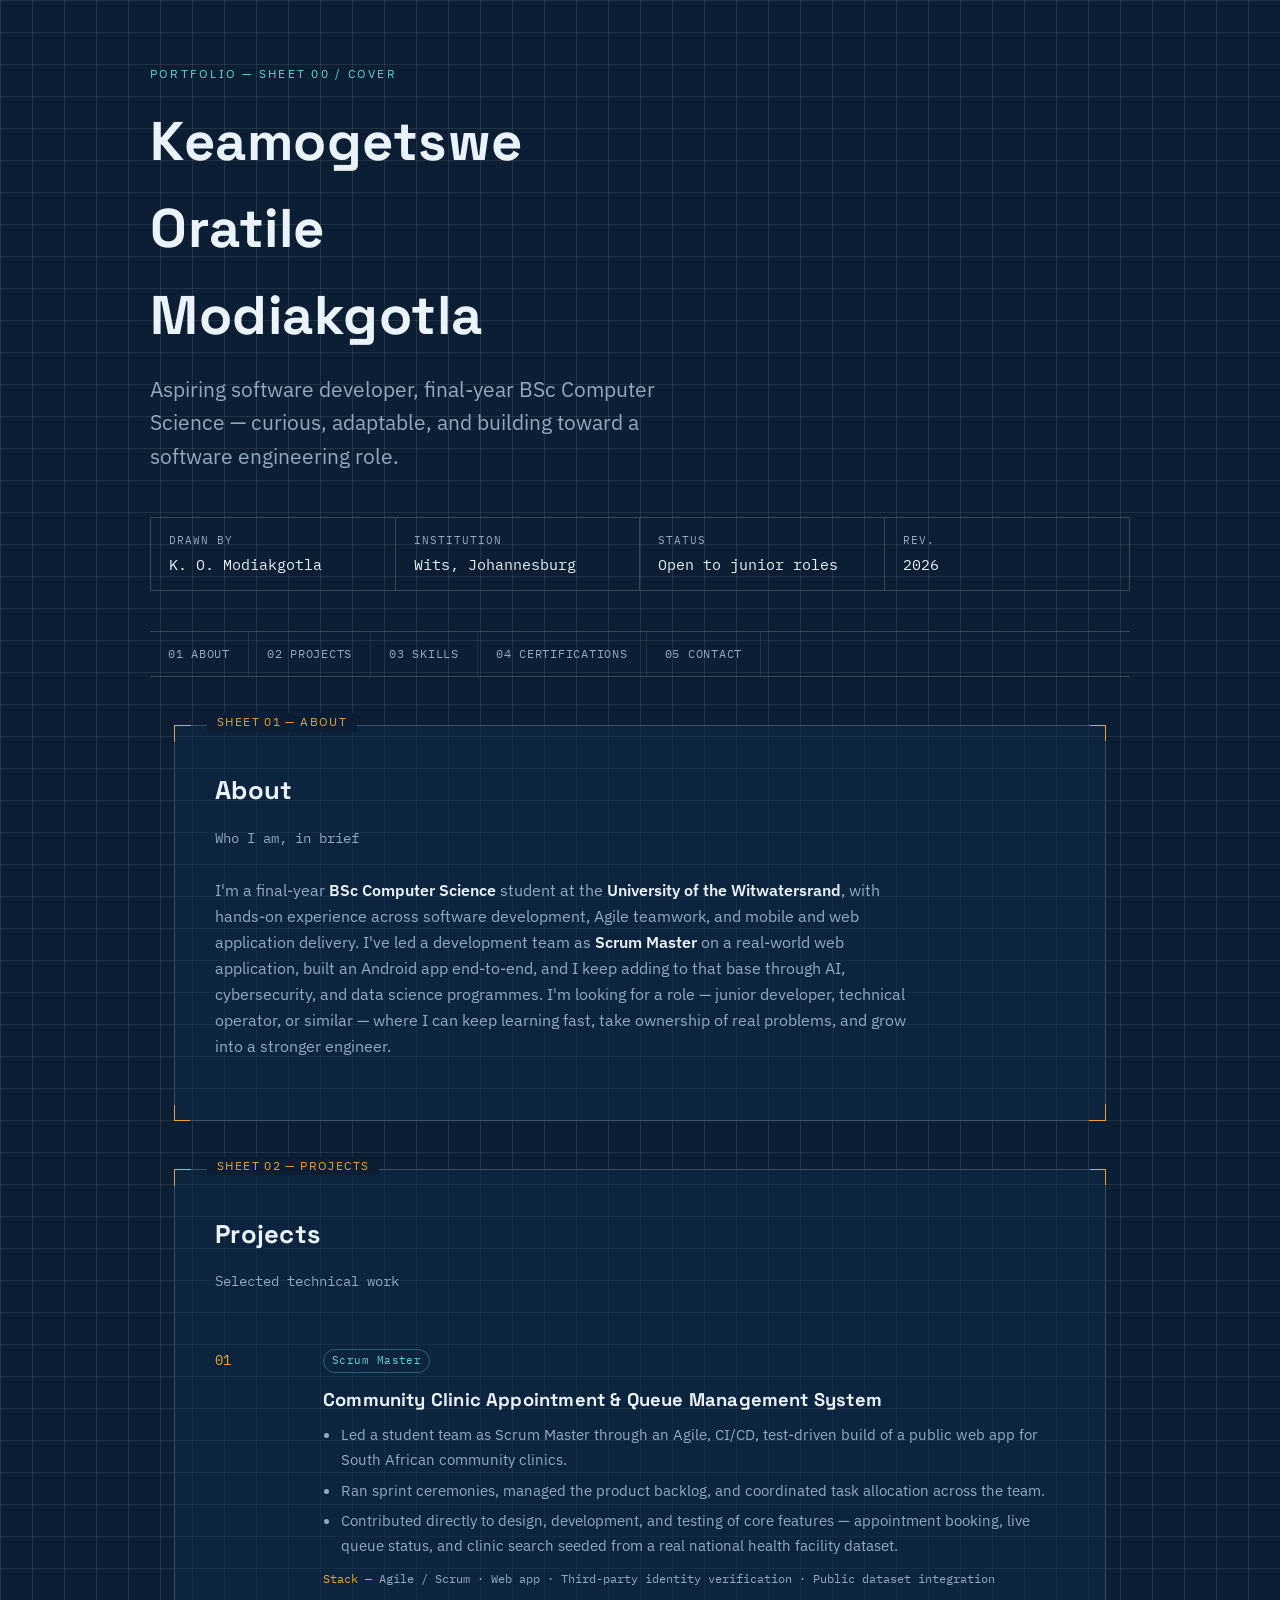
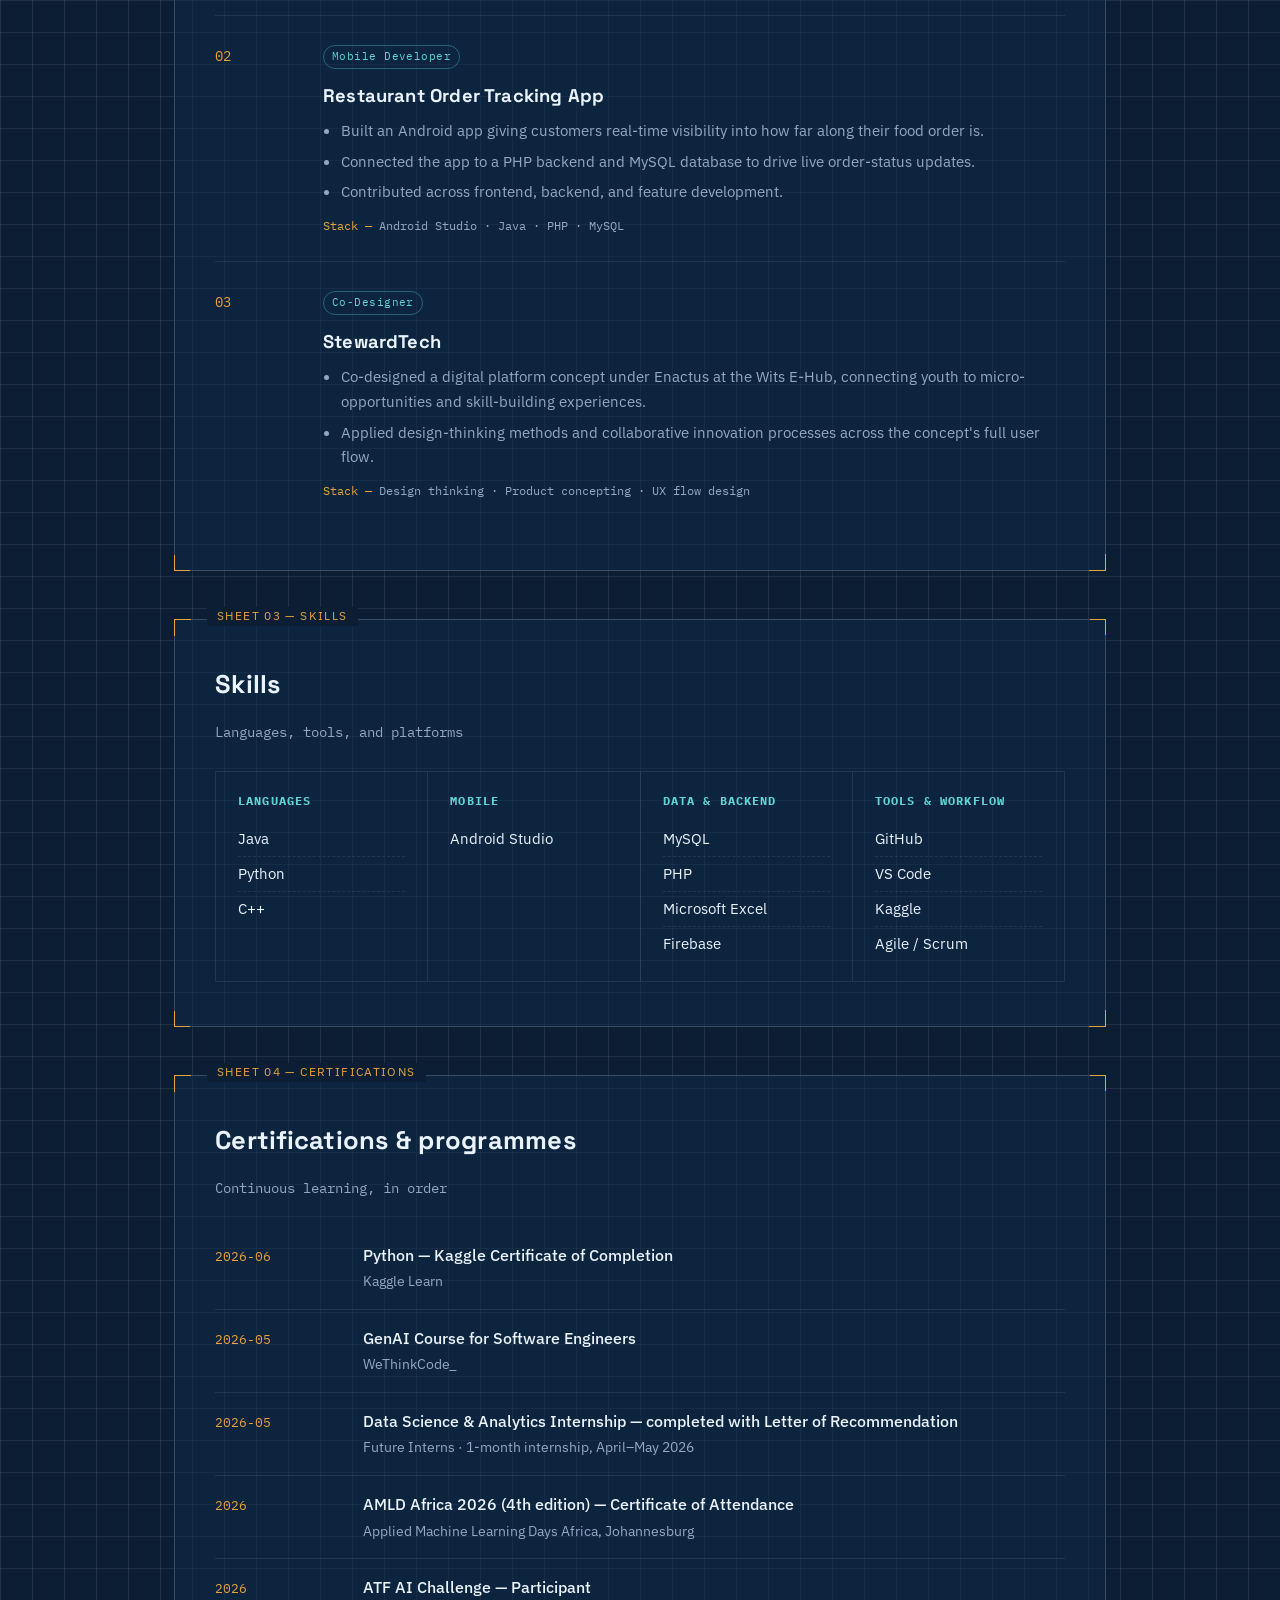
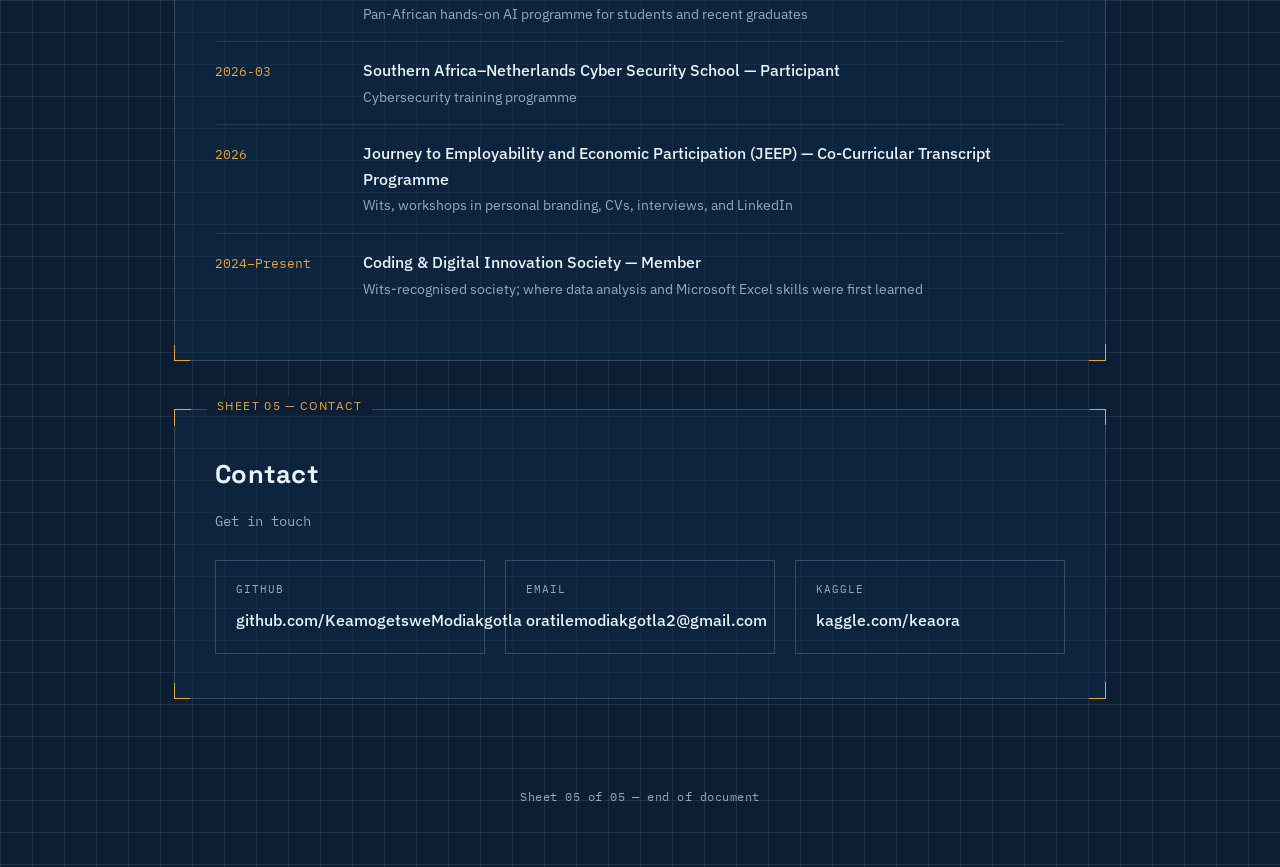
==== index.html @ 8ba6e298 "Added portfolio site" ====
<!DOCTYPE html>
<html lang="en">
<head>
<meta charset="UTF-8">
<meta name="viewport" content="width=device-width, initial-scale=1.0">
<title>Keamogetswe Oratile Modiakgotla — Portfolio</title>
<meta name="description" content="Portfolio of Keamogetswe Oratile Modiakgotla, BSc Computer Science student at Wits, aspiring software developer.">
<style>
  @import url('https://fonts.googleapis.com/css2?family=Space+Grotesk:wght@400;500;600;700&family=IBM+Plex+Mono:wght@400;500;600&family=IBM+Plex+Sans:wght@400;500;600&display=swap');

  :root{
    --navy-deep:#0b1e33;
    --navy-panel:#122a4a;
    --navy-line: rgba(255,255,255,0.09);
    --navy-line-strong: rgba(255,255,255,0.18);
    --amber:#e8a33d;
    --cyan:#5fd4d0;
    --ink:#eaf2fa;
    --ink-muted:#93a9c2;
    --radius: 2px;
    --sheet-max: 980px;
  }

  *{box-sizing:border-box;}
  html{scroll-behavior:smooth;}
  body{
    margin:0;
    background:var(--navy-deep);
    color:var(--ink);
    font-family:'IBM Plex Sans', sans-serif;
    line-height:1.6;
    background-image:
      linear-gradient(var(--navy-line) 1px, transparent 1px),
      linear-gradient(90deg, var(--navy-line) 1px, transparent 1px);
    background-size: 32px 32px;
  }

  a{color:var(--cyan);}
  a:focus-visible, button:focus-visible{outline:2px solid var(--amber); outline-offset:3px;}

  h1,h2,h3{font-family:'Space Grotesk', sans-serif; margin:0; letter-spacing:0.01em;}
  .mono{font-family:'IBM Plex Mono', monospace;}

  .wrap{max-width:var(--sheet-max); margin:0 auto; padding:0 24px;}

  /* Registration / crosshair corner marks, recurring motif */
  .sheet{
    position:relative;
    border:1px solid var(--navy-line-strong);
    background:rgba(18,42,74,0.55);
    margin:48px 0;
    padding:44px 40px;
    border-radius:var(--radius);
  }
  .sheet::before, .sheet::after,
  .sheet .cm-tr, .sheet .cm-bl{
    content:"";
    position:absolute;
    width:16px; height:16px;
    border:1px solid var(--amber);
  }
  .sheet::before{ top:-1px; left:-1px; border-right:none; border-bottom:none; }
  .sheet::after{ bottom:-1px; right:-1px; border-left:none; border-top:none; }
  .sheet .cm-tr{ top:-1px; right:-1px; border-left:none; border-bottom:none; }
  .sheet .cm-bl{ bottom:-1px; left:-1px; border-right:none; border-top:none; }

  .sheet-label{
    position:absolute;
    top:-13px; left:32px;
    background:var(--navy-deep);
    padding:0 10px;
    font-size:0.72rem;
    letter-spacing:0.12em;
    color:var(--amber);
    text-transform:uppercase;
  }

  /* HERO / TITLE BLOCK */
  header.hero{padding:64px 24px 0;}
  .hero-inner{max-width:var(--sheet-max); margin:0 auto;}
  .eyebrow{
    font-size:0.78rem; letter-spacing:0.18em; text-transform:uppercase;
    color:var(--cyan); margin-bottom:14px;
  }
  .hero h1{
    font-size:clamp(2.1rem, 5vw, 3.4rem);
    font-weight:700;
    color:var(--ink);
    max-width:14ch;
  }
  .hero .role{
    margin-top:14px;
    font-size:clamp(1.05rem, 2vw, 1.3rem);
    color:var(--ink-muted);
    max-width:42ch;
  }

  .titleblock{
    margin-top:44px;
    border:1px solid var(--navy-line-strong);
    display:grid;
    grid-template-columns: repeat(4, 1fr);
  }
  .titleblock .cell{
    padding:14px 18px;
    border-right:1px solid var(--navy-line-strong);
    border-top:1px solid var(--navy-line-strong);
  }
  .titleblock .cell:nth-child(4n){border-right:none;}
  .titleblock .cell:nth-child(-n+4){border-top:none;}
  .titleblock .label{
    font-size:0.66rem; letter-spacing:0.1em; text-transform:uppercase;
    color:var(--ink-muted); margin-bottom:4px;
  }
  .titleblock .value{font-family:'IBM Plex Mono', monospace; font-size:0.92rem; color:var(--ink);}

  @media (max-width:640px){
    .titleblock{grid-template-columns:repeat(2,1fr);}
    .titleblock .cell:nth-child(4n){border-right:1px solid var(--navy-line-strong);}
    .titleblock .cell:nth-child(2n){border-right:none;}
    .titleblock .cell:nth-child(-n+2){border-top:none;}
  }

  /* NAV */
  nav.spec{
    margin-top:40px;
    display:flex; gap:0;
    flex-wrap:wrap;
    border-top:1px solid var(--navy-line-strong);
    border-bottom:1px solid var(--navy-line-strong);
  }
  nav.spec a{
    font-family:'IBM Plex Mono', monospace;
    font-size:0.78rem;
    letter-spacing:0.06em;
    text-transform:uppercase;
    color:var(--ink-muted);
    text-decoration:none;
    padding:12px 18px;
    border-right:1px solid var(--navy-line);
  }
  nav.spec a:hover, nav.spec a:focus-visible{color:var(--amber);}

  /* SECTION HEADINGS */
  .sheet h2{
    font-size:1.6rem;
    color:var(--ink);
    margin-bottom:6px;
  }
  .sheet .sheet-sub{
    color:var(--ink-muted);
    font-size:0.9rem;
    margin-bottom:28px;
    font-family:'IBM Plex Mono', monospace;
  }

  .about-body{max-width:70ch; color:var(--ink-muted); font-size:1.02rem;}
  .about-body strong{color:var(--ink); font-weight:600;}

  /* PROJECTS */
  .project{
    border-top:1px solid var(--navy-line);
    padding:26px 0;
    display:grid;
    grid-template-columns: 90px 1fr;
    gap:18px;
  }
  .project:first-of-type{border-top:none;}
  .project .idx{
    font-family:'IBM Plex Mono', monospace;
    color:var(--amber);
    font-size:0.85rem;
    padding-top:4px;
  }
  .project h3{font-size:1.15rem; margin-bottom:8px; color:var(--ink);}
  .project .role-tag{
    display:inline-block;
    font-family:'IBM Plex Mono', monospace;
    font-size:0.7rem;
    color:var(--cyan);
    border:1px solid rgba(95,212,208,0.35);
    padding:2px 8px;
    border-radius:20px;
    margin-bottom:12px;
    letter-spacing:0.04em;
  }
  .project ul{margin:0; padding-left:18px; color:var(--ink-muted); font-size:0.96rem;}
  .project li{margin-bottom:6px;}
  .stack{
    margin-top:12px;
    font-family:'IBM Plex Mono', monospace;
    font-size:0.76rem;
    color:var(--ink-muted);
  }
  .stack span{color:var(--amber);}

  @media (max-width:640px){
    .project{grid-template-columns:1fr;}
    .project .idx{padding-top:0;}
  }

  /* SKILLS */
  .skills-grid{
    display:grid;
    grid-template-columns:repeat(auto-fit, minmax(200px,1fr));
    gap:0;
    border-left:1px solid var(--navy-line);
    border-top:1px solid var(--navy-line);
  }
  .skill-group{
    padding:20px 22px;
    border-right:1px solid var(--navy-line);
    border-bottom:1px solid var(--navy-line);
  }
  .skill-group h3{
    font-family:'IBM Plex Mono', monospace;
    font-size:0.72rem;
    letter-spacing:0.1em;
    text-transform:uppercase;
    color:var(--cyan);
    margin-bottom:12px;
  }
  .skill-group ul{list-style:none; margin:0; padding:0;}
  .skill-group li{
    font-size:0.94rem;
    color:var(--ink);
    padding:5px 0;
    border-bottom:1px dashed var(--navy-line);
  }
  .skill-group li:last-child{border-bottom:none;}

  /* CERTS / TIMELINE */
  .cert-row{
    display:grid;
    grid-template-columns: 130px 1fr;
    gap:18px;
    padding:16px 0;
    border-top:1px solid var(--navy-line);
    align-items:baseline;
  }
  .cert-row:first-of-type{border-top:none;}
  .cert-date{
    font-family:'IBM Plex Mono', monospace;
    color:var(--amber);
    font-size:0.82rem;
  }
  .cert-title{color:var(--ink); font-weight:500;}
  .cert-meta{color:var(--ink-muted); font-size:0.88rem; margin-top:2px;}
  @media (max-width:640px){
    .cert-row{grid-template-columns:1fr;}
  }

  /* CONTACT */
  .contact-grid{
    display:grid;
    grid-template-columns:repeat(auto-fit, minmax(200px,1fr));
    gap:20px;
  }
  .contact-card{
    border:1px solid var(--navy-line-strong);
    padding:20px;
  }
  .contact-card .label{
    font-family:'IBM Plex Mono', monospace;
    font-size:0.68rem;
    letter-spacing:0.1em;
    text-transform:uppercase;
    color:var(--ink-muted);
    margin-bottom:8px;
  }
  .contact-card a{
    font-size:1.02rem;
    text-decoration:none;
    color:var(--ink);
    font-weight:500;
  }
  .contact-card a:hover{color:var(--amber);}

  footer{
    text-align:center;
    padding:40px 24px 60px;
    color:var(--ink-muted);
    font-family:'IBM Plex Mono', monospace;
    font-size:0.76rem;
    letter-spacing:0.04em;
  }

  @media (prefers-reduced-motion: no-preference){
    .reveal{
      opacity:0;
      transform:translateY(14px);
      transition:opacity .6s ease, transform .6s ease;
    }
    .reveal.is-visible{opacity:1; transform:translateY(0);}
  }
</style>
</head>
<body>

<header class="hero">
  <div class="hero-inner">
    <div class="eyebrow">Portfolio — Sheet 00 / Cover</div>
    <h1>Keamogetswe Oratile Modiakgotla</h1>
    <p class="role">Aspiring software developer, final-year BSc Computer Science — curious, adaptable, and building toward a software engineering role.</p>

    <div class="titleblock mono">
      <div class="cell"><div class="label">Drawn by</div><div class="value">K. O. Modiakgotla</div></div>
      <div class="cell"><div class="label">Institution</div><div class="value">Wits, Johannesburg</div></div>
      <div class="cell"><div class="label">Status</div><div class="value">Open to junior roles</div></div>
      <div class="cell"><div class="label">Rev.</div><div class="value">2026</div></div>
    </div>

    <nav class="spec">
      <a href="#about">01 About</a>
      <a href="#projects">02 Projects</a>
      <a href="#skills">03 Skills</a>
      <a href="#certifications">04 Certifications</a>
      <a href="#contact">05 Contact</a>
    </nav>
  </div>
</header>

<main class="wrap">

  <section id="about" class="sheet reveal">
    <span class="cm-tr"></span><span class="cm-bl"></span>
    <span class="sheet-label">Sheet 01 — About</span>
    <h2>About</h2>
    <p class="sheet-sub">Who I am, in brief</p>
    <p class="about-body">
      I'm a final-year <strong>BSc Computer Science</strong> student at the <strong>University of the Witwatersrand</strong>,
      with hands-on experience across software development, Agile teamwork, and mobile and web application delivery.
      I've led a development team as <strong>Scrum Master</strong> on a real-world web application, built an Android app end-to-end,
      and I keep adding to that base through AI, cybersecurity, and data science programmes.
      I'm looking for a role — junior developer, technical operator, or similar — where I can keep learning fast, take ownership
      of real problems, and grow into a stronger engineer.
    </p>
  </section>

  <section id="projects" class="sheet reveal">
    <span class="cm-tr"></span><span class="cm-bl"></span>
    <span class="sheet-label">Sheet 02 — Projects</span>
    <h2>Projects</h2>
    <p class="sheet-sub">Selected technical work</p>

    <div class="project">
      <div class="idx">01</div>
      <div>
        <span class="role-tag">Scrum Master</span>
        <h3>Community Clinic Appointment &amp; Queue Management System</h3>
        <ul>
          <li>Led a student team as Scrum Master through an Agile, CI/CD, test-driven build of a public web app for South African community clinics.</li>
          <li>Ran sprint ceremonies, managed the product backlog, and coordinated task allocation across the team.</li>
          <li>Contributed directly to design, development, and testing of core features — appointment booking, live queue status, and clinic search seeded from a real national health facility dataset.</li>
        </ul>
        <div class="stack"><span>Stack —</span> Agile / Scrum · Web app · Third-party identity verification · Public dataset integration</div>
      </div>
    </div>

    <div class="project">
      <div class="idx">02</div>
      <div>
        <span class="role-tag">Mobile Developer</span>
        <h3>Restaurant Order Tracking App</h3>
        <ul>
          <li>Built an Android app giving customers real-time visibility into how far along their food order is.</li>
          <li>Connected the app to a PHP backend and MySQL database to drive live order-status updates.</li>
          <li>Contributed across frontend, backend, and feature development.</li>
        </ul>
        <div class="stack"><span>Stack —</span> Android Studio · Java · PHP · MySQL</div>
      </div>
    </div>

    <div class="project">
      <div class="idx">03</div>
      <div>
        <span class="role-tag">Co-Designer</span>
        <h3>StewardTech</h3>
        <ul>
          <li>Co-designed a digital platform concept under Enactus at the Wits E-Hub, connecting youth to micro-opportunities and skill-building experiences.</li>
          <li>Applied design-thinking methods and collaborative innovation processes across the concept's full user flow.</li>
        </ul>
        <div class="stack"><span>Stack —</span> Design thinking · Product concepting · UX flow design</div>
      </div>
    </div>
  </section>

  <section id="skills" class="sheet reveal">
    <span class="cm-tr"></span><span class="cm-bl"></span>
    <span class="sheet-label">Sheet 03 — Skills</span>
    <h2>Skills</h2>
    <p class="sheet-sub">Languages, tools, and platforms</p>

    <div class="skills-grid">
      <div class="skill-group">
        <h3>Languages</h3>
        <ul><li>Java</li><li>Python</li><li>C++</li></ul>
      </div>
      <div class="skill-group">
        <h3>Mobile</h3>
        <ul><li>Android Studio</li></ul>
      </div>
      <div class="skill-group">
        <h3>Data &amp; backend</h3>
        <ul><li>MySQL</li><li>PHP</li><li>Microsoft Excel</li><li>Firebase</li></ul>
      </div>
      <div class="skill-group">
        <h3>Tools &amp; workflow</h3>
        <ul><li>GitHub</li><li>VS Code</li><li>Kaggle</li><li>Agile / Scrum</li></ul>
      </div>
    </div>
  </section>

  <section id="certifications" class="sheet reveal">
    <span class="cm-tr"></span><span class="cm-bl"></span>
    <span class="sheet-label">Sheet 04 — Certifications</span>
    <h2>Certifications &amp; programmes</h2>
    <p class="sheet-sub">Continuous learning, in order</p>

    <div class="cert-row">
      <div class="cert-date">2026-06</div>
      <div>
        <div class="cert-title">Python — Kaggle Certificate of Completion</div>
        <div class="cert-meta">Kaggle Learn</div>
      </div>
    </div>
    <div class="cert-row">
      <div class="cert-date">2026-05</div>
      <div>
        <div class="cert-title">GenAI Course for Software Engineers</div>
        <div class="cert-meta">WeThinkCode_</div>
      </div>
    </div>
    <div class="cert-row">
      <div class="cert-date">2026-05</div>
      <div>
        <div class="cert-title">Data Science &amp; Analytics Internship — completed with Letter of Recommendation</div>
        <div class="cert-meta">Future Interns · 1-month internship, April–May 2026</div>
      </div>
    </div>
    <div class="cert-row">
      <div class="cert-date">2026</div>
      <div>
        <div class="cert-title">AMLD Africa 2026 (4th edition) — Certificate of Attendance</div>
        <div class="cert-meta">Applied Machine Learning Days Africa, Johannesburg</div>
      </div>
    </div>
    <div class="cert-row">
      <div class="cert-date">2026</div>
      <div>
        <div class="cert-title">ATF AI Challenge — Participant</div>
        <div class="cert-meta">Pan-African hands-on AI programme for students and recent graduates</div>
      </div>
    </div>
    <div class="cert-row">
      <div class="cert-date">2026-03</div>
      <div>
        <div class="cert-title">Southern Africa–Netherlands Cyber Security School — Participant</div>
        <div class="cert-meta">Cybersecurity training programme</div>
      </div>
    </div>
    <div class="cert-row">
      <div class="cert-date">2026</div>
      <div>
        <div class="cert-title">Journey to Employability and Economic Participation (JEEP) — Co-Curricular Transcript Programme</div>
        <div class="cert-meta">Wits, workshops in personal branding, CVs, interviews, and LinkedIn</div>
      </div>
    </div>
    <div class="cert-row">
      <div class="cert-date">2024–Present</div>
      <div>
        <div class="cert-title">Coding &amp; Digital Innovation Society — Member</div>
        <div class="cert-meta">Wits-recognised society; where data analysis and Microsoft Excel skills were first learned</div>
      </div>
    </div>
  </section>

  <section id="contact" class="sheet reveal">
    <span class="cm-tr"></span><span class="cm-bl"></span>
    <span class="sheet-label">Sheet 05 — Contact</span>
    <h2>Contact</h2>
    <p class="sheet-sub">Get in touch</p>
    <div class="contact-grid">
      <div class="contact-card">
        <div class="label">GitHub</div>
        <a href="https://github.com/KeamogetsweModiakgotla" target="_blank" rel="noopener">github.com/KeamogetsweModiakgotla</a>
      </div>
      <div class="contact-card">                                      
        <div class="label">Email</div>
        <a href="mailto:oratilemodiakgotla2@gmail .com">oratilemodiakgotla2@gmail.com</a>
      </div>
      <div class="contact-card">
        <div class="label">Kaggle</div>
        <a href="https://www.kaggle.com/keaora" target="_blank" rel="noopener">kaggle.com/keaora</a>
      </div>
    </div>
  </section>

</main>

<footer>Sheet 05 of 05 — end of document</footer>

<script>
  const revealEls = document.querySelectorAll('.reveal');
  const io = new IntersectionObserver((entries)=>{
    entries.forEach(e=>{
      if(e.isIntersecting){ e.target.classList.add('is-visible'); io.unobserve(e.target); }
    });
  }, {threshold:0.12});
  revealEls.forEach(el=>io.observe(el));
</script>

</body>
</html>
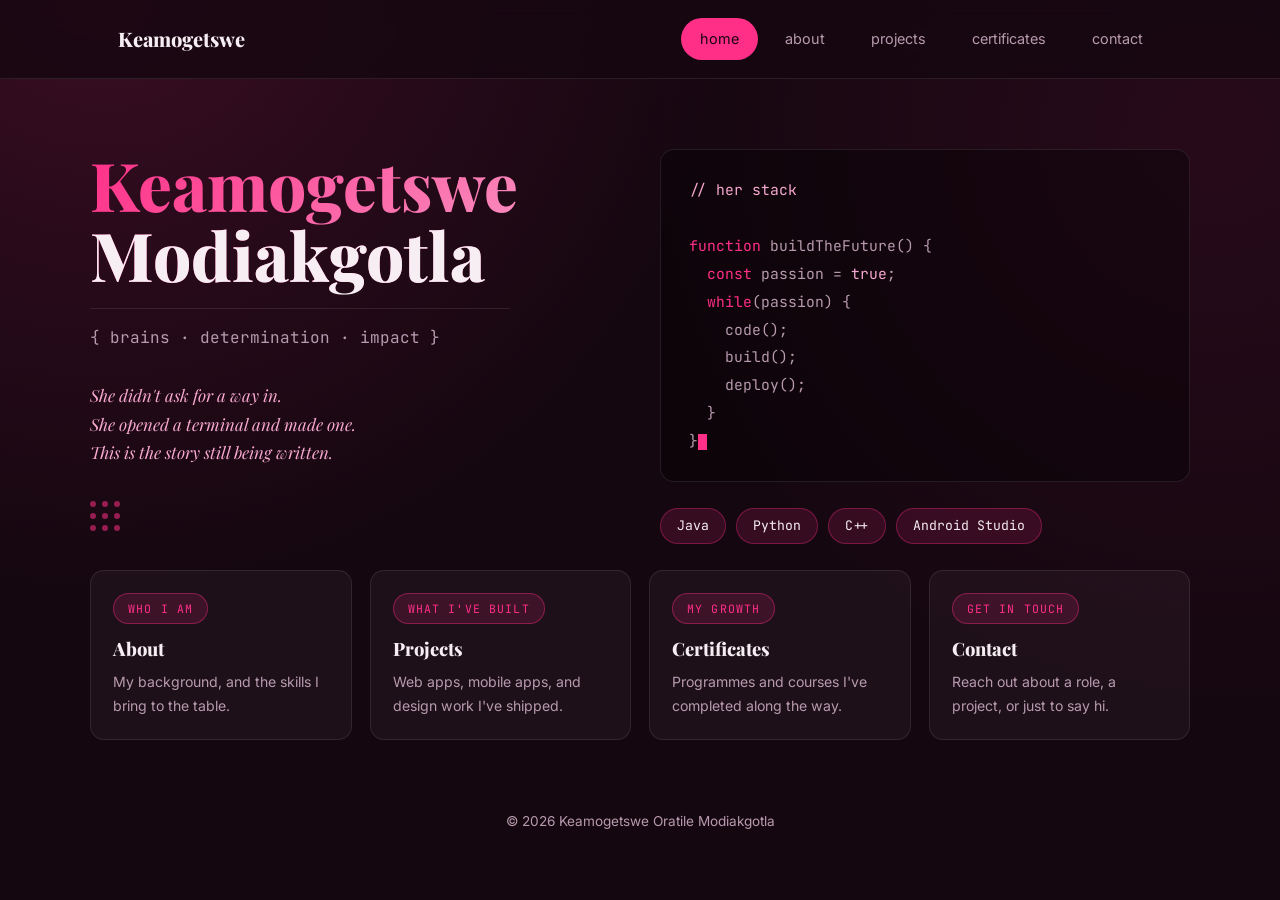
==== commit 5def92f8: "Rebuild portfolio as multi-page site with new color scheme" ====
--- a/index.html
+++ b/index.html
@@ -3,511 +3,100 @@
 <head>
 <meta charset="UTF-8">
 <meta name="viewport" content="width=device-width, initial-scale=1.0">
-<title>Keamogetswe Oratile Modiakgotla — Portfolio</title>
-<meta name="description" content="Portfolio of Keamogetswe Oratile Modiakgotla, BSc Computer Science student at Wits, aspiring software developer.">
-<style>
-  @import url('https://fonts.googleapis.com/css2?family=Space+Grotesk:wght@400;500;600;700&family=IBM+Plex+Mono:wght@400;500;600&family=IBM+Plex+Sans:wght@400;500;600&display=swap');
-
-  :root{
-    --navy-deep:#0b1e33;
-    --navy-panel:#122a4a;
-    --navy-line: rgba(255,255,255,0.09);
-    --navy-line-strong: rgba(255,255,255,0.18);
-    --amber:#e8a33d;
-    --cyan:#5fd4d0;
-    --ink:#eaf2fa;
-    --ink-muted:#93a9c2;
-    --radius: 2px;
-    --sheet-max: 980px;
-  }
-
-  *{box-sizing:border-box;}
-  html{scroll-behavior:smooth;}
-  body{
-    margin:0;
-    background:var(--navy-deep);
-    color:var(--ink);
-    font-family:'IBM Plex Sans', sans-serif;
-    line-height:1.6;
-    background-image:
-      linear-gradient(var(--navy-line) 1px, transparent 1px),
-      linear-gradient(90deg, var(--navy-line) 1px, transparent 1px);
-    background-size: 32px 32px;
-  }
-
-  a{color:var(--cyan);}
-  a:focus-visible, button:focus-visible{outline:2px solid var(--amber); outline-offset:3px;}
-
-  h1,h2,h3{font-family:'Space Grotesk', sans-serif; margin:0; letter-spacing:0.01em;}
-  .mono{font-family:'IBM Plex Mono', monospace;}
-
-  .wrap{max-width:var(--sheet-max); margin:0 auto; padding:0 24px;}
-
-  /* Registration / crosshair corner marks, recurring motif */
-  .sheet{
-    position:relative;
-    border:1px solid var(--navy-line-strong);
-    background:rgba(18,42,74,0.55);
-    margin:48px 0;
-    padding:44px 40px;
-    border-radius:var(--radius);
-  }
-  .sheet::before, .sheet::after,
-  .sheet .cm-tr, .sheet .cm-bl{
-    content:"";
-    position:absolute;
-    width:16px; height:16px;
-    border:1px solid var(--amber);
-  }
-  .sheet::before{ top:-1px; left:-1px; border-right:none; border-bottom:none; }
-  .sheet::after{ bottom:-1px; right:-1px; border-left:none; border-top:none; }
-  .sheet .cm-tr{ top:-1px; right:-1px; border-left:none; border-bottom:none; }
-  .sheet .cm-bl{ bottom:-1px; left:-1px; border-right:none; border-top:none; }
-
-  .sheet-label{
-    position:absolute;
-    top:-13px; left:32px;
-    background:var(--navy-deep);
-    padding:0 10px;
-    font-size:0.72rem;
-    letter-spacing:0.12em;
-    color:var(--amber);
-    text-transform:uppercase;
-  }
-
-  /* HERO / TITLE BLOCK */
-  header.hero{padding:64px 24px 0;}
-  .hero-inner{max-width:var(--sheet-max); margin:0 auto;}
-  .eyebrow{
-    font-size:0.78rem; letter-spacing:0.18em; text-transform:uppercase;
-    color:var(--cyan); margin-bottom:14px;
-  }
-  .hero h1{
-    font-size:clamp(2.1rem, 5vw, 3.4rem);
-    font-weight:700;
-    color:var(--ink);
-    max-width:14ch;
-  }
-  .hero .role{
-    margin-top:14px;
-    font-size:clamp(1.05rem, 2vw, 1.3rem);
-    color:var(--ink-muted);
-    max-width:42ch;
-  }
-
-  .titleblock{
-    margin-top:44px;
-    border:1px solid var(--navy-line-strong);
-    display:grid;
-    grid-template-columns: repeat(4, 1fr);
-  }
-  .titleblock .cell{
-    padding:14px 18px;
-    border-right:1px solid var(--navy-line-strong);
-    border-top:1px solid var(--navy-line-strong);
-  }
-  .titleblock .cell:nth-child(4n){border-right:none;}
-  .titleblock .cell:nth-child(-n+4){border-top:none;}
-  .titleblock .label{
-    font-size:0.66rem; letter-spacing:0.1em; text-transform:uppercase;
-    color:var(--ink-muted); margin-bottom:4px;
-  }
-  .titleblock .value{font-family:'IBM Plex Mono', monospace; font-size:0.92rem; color:var(--ink);}
-
-  @media (max-width:640px){
-    .titleblock{grid-template-columns:repeat(2,1fr);}
-    .titleblock .cell:nth-child(4n){border-right:1px solid var(--navy-line-strong);}
-    .titleblock .cell:nth-child(2n){border-right:none;}
-    .titleblock .cell:nth-child(-n+2){border-top:none;}
-  }
-
-  /* NAV */
-  nav.spec{
-    margin-top:40px;
-    display:flex; gap:0;
-    flex-wrap:wrap;
-    border-top:1px solid var(--navy-line-strong);
-    border-bottom:1px solid var(--navy-line-strong);
-  }
-  nav.spec a{
-    font-family:'IBM Plex Mono', monospace;
-    font-size:0.78rem;
-    letter-spacing:0.06em;
-    text-transform:uppercase;
-    color:var(--ink-muted);
-    text-decoration:none;
-    padding:12px 18px;
-    border-right:1px solid var(--navy-line);
-  }
-  nav.spec a:hover, nav.spec a:focus-visible{color:var(--amber);}
-
-  /* SECTION HEADINGS */
-  .sheet h2{
-    font-size:1.6rem;
-    color:var(--ink);
-    margin-bottom:6px;
-  }
-  .sheet .sheet-sub{
-    color:var(--ink-muted);
-    font-size:0.9rem;
-    margin-bottom:28px;
-    font-family:'IBM Plex Mono', monospace;
-  }
-
-  .about-body{max-width:70ch; color:var(--ink-muted); font-size:1.02rem;}
-  .about-body strong{color:var(--ink); font-weight:600;}
-
-  /* PROJECTS */
-  .project{
-    border-top:1px solid var(--navy-line);
-    padding:26px 0;
-    display:grid;
-    grid-template-columns: 90px 1fr;
-    gap:18px;
-  }
-  .project:first-of-type{border-top:none;}
-  .project .idx{
-    font-family:'IBM Plex Mono', monospace;
-    color:var(--amber);
-    font-size:0.85rem;
-    padding-top:4px;
-  }
-  .project h3{font-size:1.15rem; margin-bottom:8px; color:var(--ink);}
-  .project .role-tag{
-    display:inline-block;
-    font-family:'IBM Plex Mono', monospace;
-    font-size:0.7rem;
-    color:var(--cyan);
-    border:1px solid rgba(95,212,208,0.35);
-    padding:2px 8px;
-    border-radius:20px;
-    margin-bottom:12px;
-    letter-spacing:0.04em;
-  }
-  .project ul{margin:0; padding-left:18px; color:var(--ink-muted); font-size:0.96rem;}
-  .project li{margin-bottom:6px;}
-  .stack{
-    margin-top:12px;
-    font-family:'IBM Plex Mono', monospace;
-    font-size:0.76rem;
-    color:var(--ink-muted);
-  }
-  .stack span{color:var(--amber);}
-
-  @media (max-width:640px){
-    .project{grid-template-columns:1fr;}
-    .project .idx{padding-top:0;}
-  }
-
-  /* SKILLS */
-  .skills-grid{
-    display:grid;
-    grid-template-columns:repeat(auto-fit, minmax(200px,1fr));
-    gap:0;
-    border-left:1px solid var(--navy-line);
-    border-top:1px solid var(--navy-line);
-  }
-  .skill-group{
-    padding:20px 22px;
-    border-right:1px solid var(--navy-line);
-    border-bottom:1px solid var(--navy-line);
-  }
-  .skill-group h3{
-    font-family:'IBM Plex Mono', monospace;
-    font-size:0.72rem;
-    letter-spacing:0.1em;
-    text-transform:uppercase;
-    color:var(--cyan);
-    margin-bottom:12px;
-  }
-  .skill-group ul{list-style:none; margin:0; padding:0;}
-  .skill-group li{
-    font-size:0.94rem;
-    color:var(--ink);
-    padding:5px 0;
-    border-bottom:1px dashed var(--navy-line);
-  }
-  .skill-group li:last-child{border-bottom:none;}
-
-  /* CERTS / TIMELINE */
-  .cert-row{
-    display:grid;
-    grid-template-columns: 130px 1fr;
-    gap:18px;
-    padding:16px 0;
-    border-top:1px solid var(--navy-line);
-    align-items:baseline;
-  }
-  .cert-row:first-of-type{border-top:none;}
-  .cert-date{
-    font-family:'IBM Plex Mono', monospace;
-    color:var(--amber);
-    font-size:0.82rem;
-  }
-  .cert-title{color:var(--ink); font-weight:500;}
-  .cert-meta{color:var(--ink-muted); font-size:0.88rem; margin-top:2px;}
-  @media (max-width:640px){
-    .cert-row{grid-template-columns:1fr;}
-  }
-
-  /* CONTACT */
-  .contact-grid{
-    display:grid;
-    grid-template-columns:repeat(auto-fit, minmax(200px,1fr));
-    gap:20px;
-  }
-  .contact-card{
-    border:1px solid var(--navy-line-strong);
-    padding:20px;
-  }
-  .contact-card .label{
-    font-family:'IBM Plex Mono', monospace;
-    font-size:0.68rem;
-    letter-spacing:0.1em;
-    text-transform:uppercase;
-    color:var(--ink-muted);
-    margin-bottom:8px;
-  }
-  .contact-card a{
-    font-size:1.02rem;
-    text-decoration:none;
-    color:var(--ink);
-    font-weight:500;
-  }
-  .contact-card a:hover{color:var(--amber);}
-
-  footer{
-    text-align:center;
-    padding:40px 24px 60px;
-    color:var(--ink-muted);
-    font-family:'IBM Plex Mono', monospace;
-    font-size:0.76rem;
-    letter-spacing:0.04em;
-  }
-
-  @media (prefers-reduced-motion: no-preference){
-    .reveal{
-      opacity:0;
-      transform:translateY(14px);
-      transition:opacity .6s ease, transform .6s ease;
-    }
-    .reveal.is-visible{opacity:1; transform:translateY(0);}
-  }
-</style>
+<title>Keamogetswe Modiakgotla — Portfolio</title>
+<meta name="description" content="Portfolio of Keamogetswe Oratile Modiakgotla, Computer Science student at the University of the Witwatersrand.">
+<link rel="stylesheet" href="style.css">
 </head>
 <body>
 
-<header class="hero">
-  <div class="hero-inner">
-    <div class="eyebrow">Portfolio — Sheet 00 / Cover</div>
-    <h1>Keamogetswe Oratile Modiakgotla</h1>
-    <p class="role">Aspiring software developer, final-year BSc Computer Science — curious, adaptable, and building toward a software engineering role.</p>
-
-    <div class="titleblock mono">
-      <div class="cell"><div class="label">Drawn by</div><div class="value">K. O. Modiakgotla</div></div>
-      <div class="cell"><div class="label">Institution</div><div class="value">Wits, Johannesburg</div></div>
-      <div class="cell"><div class="label">Status</div><div class="value">Open to junior roles</div></div>
-      <div class="cell"><div class="label">Rev.</div><div class="value">2026</div></div>
-    </div>
-
-    <nav class="spec">
-      <a href="#about">01 About</a>
-      <a href="#projects">02 Projects</a>
-      <a href="#skills">03 Skills</a>
-      <a href="#certifications">04 Certifications</a>
-      <a href="#contact">05 Contact</a>
+<header class="nav">
+  <div class="nav-inner">
+    <a href="index.html" class="brand">Keamogetswe</a>
+    <button class="nav-toggle" id="navToggle" aria-label="Toggle menu" aria-expanded="false">☰</button>
+    <nav class="nav-links" id="navLinks">
+      <a href="index.html" class="active">home</a>
+      <a href="about.html">about</a>
+      <a href="projects.html">projects</a>
+      <a href="certificates.html">certificates</a>
+      <a href="contact.html">contact</a>
     </nav>
   </div>
 </header>
 
-<main class="wrap">
+<main>
+  <section class="hero wrap" style="border-top:none;">
+    <div class="hero-grid">
+      <div>
+        <h1>Keamogetswe<br><span>Modiakgotla</span></h1>
+        <div class="tagline-row">{ brains · determination · impact }</div>
+        <div class="tagline-quote">
+          She didn't ask for a way in.<br>
+          She opened a terminal and made one.<br>
+          This is the story still being written.
+        </div>
+        <div class="dot-grid">
+          <span></span><span></span><span></span>
+          <span></span><span></span><span></span>
+          <span></span><span></span><span></span>
+        </div>
+      </div>
 
-  <section id="about" class="sheet reveal">
-    <span class="cm-tr"></span><span class="cm-bl"></span>
-    <span class="sheet-label">Sheet 01 — About</span>
-    <h2>About</h2>
-    <p class="sheet-sub">Who I am, in brief</p>
-    <p class="about-body">
-      I'm a final-year <strong>BSc Computer Science</strong> student at the <strong>University of the Witwatersrand</strong>,
-      with hands-on experience across software development, Agile teamwork, and mobile and web application delivery.
-      I've led a development team as <strong>Scrum Master</strong> on a real-world web application, built an Android app end-to-end,
-      and I keep adding to that base through AI, cybersecurity, and data science programmes.
-      I'm looking for a role — junior developer, technical operator, or similar — where I can keep learning fast, take ownership
-      of real problems, and grow into a stronger engineer.
-    </p>
-  </section>
-
-  <section id="projects" class="sheet reveal">
-    <span class="cm-tr"></span><span class="cm-bl"></span>
-    <span class="sheet-label">Sheet 02 — Projects</span>
-    <h2>Projects</h2>
-    <p class="sheet-sub">Selected technical work</p>
-
-    <div class="project">
-      <div class="idx">01</div>
       <div>
-        <span class="role-tag">Scrum Master</span>
-        <h3>Community Clinic Appointment &amp; Queue Management System</h3>
-        <ul>
-          <li>Led a student team as Scrum Master through an Agile, CI/CD, test-driven build of a public web app for South African community clinics.</li>
-          <li>Ran sprint ceremonies, managed the product backlog, and coordinated task allocation across the team.</li>
-          <li>Contributed directly to design, development, and testing of core features — appointment booking, live queue status, and clinic search seeded from a real national health facility dataset.</li>
-        </ul>
-        <div class="stack"><span>Stack —</span> Agile / Scrum · Web app · Third-party identity verification · Public dataset integration</div>
+        <div class="code-panel">
+          <div><span class="c2">// her stack</span></div>
+          <div>&nbsp;</div>
+          <div><span class="c1">function</span> buildTheFuture() {</div>
+          <div>&nbsp;&nbsp;<span class="c1">const</span> passion = <span class="c2">true</span>;</div>
+          <div>&nbsp;&nbsp;<span class="c1">while</span>(passion) {</div>
+          <div>&nbsp;&nbsp;&nbsp;&nbsp;code();</div>
+          <div>&nbsp;&nbsp;&nbsp;&nbsp;build();</div>
+          <div>&nbsp;&nbsp;&nbsp;&nbsp;deploy();</div>
+          <div>&nbsp;&nbsp;}</div>
+          <div>}<span class="cursor"></span></div>
+        </div>
+        <div class="stack-row">
+          <span class="stack-chip">Java</span>
+          <span class="stack-chip">Python</span>
+          <span class="stack-chip">C++</span>
+          <span class="stack-chip">Android Studio</span>
+        </div>
       </div>
     </div>
 
-    <div class="project">
-      <div class="idx">02</div>
-      <div>
-        <span class="role-tag">Mobile Developer</span>
-        <h3>Restaurant Order Tracking App</h3>
-        <ul>
-          <li>Built an Android app giving customers real-time visibility into how far along their food order is.</li>
-          <li>Connected the app to a PHP backend and MySQL database to drive live order-status updates.</li>
-          <li>Contributed across frontend, backend, and feature development.</li>
-        </ul>
-        <div class="stack"><span>Stack —</span> Android Studio · Java · PHP · MySQL</div>
-      </div>
-    </div>
-
-    <div class="project">
-      <div class="idx">03</div>
-      <div>
-        <span class="role-tag">Co-Designer</span>
-        <h3>StewardTech</h3>
-        <ul>
-          <li>Co-designed a digital platform concept under Enactus at the Wits E-Hub, connecting youth to micro-opportunities and skill-building experiences.</li>
-          <li>Applied design-thinking methods and collaborative innovation processes across the concept's full user flow.</li>
-        </ul>
-        <div class="stack"><span>Stack —</span> Design thinking · Product concepting · UX flow design</div>
-      </div>
+    <div class="home-nav-cards">
+      <a class="home-nav-card" href="about.html">
+        <span class="eyebrow">Who I Am</span>
+        <h3>About</h3>
+        <p>My background, and the skills I bring to the table.</p>
+      </a>
+      <a class="home-nav-card" href="projects.html">
+        <span class="eyebrow">What I've Built</span>
+        <h3>Projects</h3>
+        <p>Web apps, mobile apps, and design work I've shipped.</p>
+      </a>
+      <a class="home-nav-card" href="certificates.html">
+        <span class="eyebrow">My Growth</span>
+        <h3>Certificates</h3>
+        <p>Programmes and courses I've completed along the way.</p>
+      </a>
+      <a class="home-nav-card" href="contact.html">
+        <span class="eyebrow">Get In Touch</span>
+        <h3>Contact</h3>
+        <p>Reach out about a role, a project, or just to say hi.</p>
+      </a>
     </div>
   </section>
-
-  <section id="skills" class="sheet reveal">
-    <span class="cm-tr"></span><span class="cm-bl"></span>
-    <span class="sheet-label">Sheet 03 — Skills</span>
-    <h2>Skills</h2>
-    <p class="sheet-sub">Languages, tools, and platforms</p>
-
-    <div class="skills-grid">
-      <div class="skill-group">
-        <h3>Languages</h3>
-        <ul><li>Java</li><li>Python</li><li>C++</li></ul>
-      </div>
-      <div class="skill-group">
-        <h3>Mobile</h3>
-        <ul><li>Android Studio</li></ul>
-      </div>
-      <div class="skill-group">
-        <h3>Data &amp; backend</h3>
-        <ul><li>MySQL</li><li>PHP</li><li>Microsoft Excel</li><li>Firebase</li></ul>
-      </div>
-      <div class="skill-group">
-        <h3>Tools &amp; workflow</h3>
-        <ul><li>GitHub</li><li>VS Code</li><li>Kaggle</li><li>Agile / Scrum</li></ul>
-      </div>
-    </div>
-  </section>
-
-  <section id="certifications" class="sheet reveal">
-    <span class="cm-tr"></span><span class="cm-bl"></span>
-    <span class="sheet-label">Sheet 04 — Certifications</span>
-    <h2>Certifications &amp; programmes</h2>
-    <p class="sheet-sub">Continuous learning, in order</p>
-
-    <div class="cert-row">
-      <div class="cert-date">2026-06</div>
-      <div>
-        <div class="cert-title">Python — Kaggle Certificate of Completion</div>
-        <div class="cert-meta">Kaggle Learn</div>
-      </div>
-    </div>
-    <div class="cert-row">
-      <div class="cert-date">2026-05</div>
-      <div>
-        <div class="cert-title">GenAI Course for Software Engineers</div>
-        <div class="cert-meta">WeThinkCode_</div>
-      </div>
-    </div>
-    <div class="cert-row">
-      <div class="cert-date">2026-05</div>
-      <div>
-        <div class="cert-title">Data Science &amp; Analytics Internship — completed with Letter of Recommendation</div>
-        <div class="cert-meta">Future Interns · 1-month internship, April–May 2026</div>
-      </div>
-    </div>
-    <div class="cert-row">
-      <div class="cert-date">2026</div>
-      <div>
-        <div class="cert-title">AMLD Africa 2026 (4th edition) — Certificate of Attendance</div>
-        <div class="cert-meta">Applied Machine Learning Days Africa, Johannesburg</div>
-      </div>
-    </div>
-    <div class="cert-row">
-      <div class="cert-date">2026</div>
-      <div>
-        <div class="cert-title">ATF AI Challenge — Participant</div>
-        <div class="cert-meta">Pan-African hands-on AI programme for students and recent graduates</div>
-      </div>
-    </div>
-    <div class="cert-row">
-      <div class="cert-date">2026-03</div>
-      <div>
-        <div class="cert-title">Southern Africa–Netherlands Cyber Security School — Participant</div>
-        <div class="cert-meta">Cybersecurity training programme</div>
-      </div>
-    </div>
-    <div class="cert-row">
-      <div class="cert-date">2026</div>
-      <div>
-        <div class="cert-title">Journey to Employability and Economic Participation (JEEP) — Co-Curricular Transcript Programme</div>
-        <div class="cert-meta">Wits, workshops in personal branding, CVs, interviews, and LinkedIn</div>
-      </div>
-    </div>
-    <div class="cert-row">
-      <div class="cert-date">2024–Present</div>
-      <div>
-        <div class="cert-title">Coding &amp; Digital Innovation Society — Member</div>
-        <div class="cert-meta">Wits-recognised society; where data analysis and Microsoft Excel skills were first learned</div>
-      </div>
-    </div>
-  </section>
-
-  <section id="contact" class="sheet reveal">
-    <span class="cm-tr"></span><span class="cm-bl"></span>
-    <span class="sheet-label">Sheet 05 — Contact</span>
-    <h2>Contact</h2>
-    <p class="sheet-sub">Get in touch</p>
-    <div class="contact-grid">
-      <div class="contact-card">
-        <div class="label">GitHub</div>
-        <a href="https://github.com/KeamogetsweModiakgotla" target="_blank" rel="noopener">github.com/KeamogetsweModiakgotla</a>
-      </div>
-      <div class="contact-card">                                      
-        <div class="label">Email</div>
-        <a href="mailto:oratilemodiakgotla2@gmail .com">oratilemodiakgotla2@gmail.com</a>
-      </div>
-      <div class="contact-card">
-        <div class="label">Kaggle</div>
-        <a href="https://www.kaggle.com/keaora" target="_blank" rel="noopener">kaggle.com/keaora</a>
-      </div>
-    </div>
-  </section>
-
 </main>
 
-<footer>Sheet 05 of 05 — end of document</footer>
+<footer>© 2026 Keamogetswe Oratile Modiakgotla</footer>
 
 <script>
-  const revealEls = document.querySelectorAll('.reveal');
-  const io = new IntersectionObserver((entries)=>{
-    entries.forEach(e=>{
-      if(e.isIntersecting){ e.target.classList.add('is-visible'); io.unobserve(e.target); }
-    });
-  }, {threshold:0.12});
-  revealEls.forEach(el=>io.observe(el));
+  const navToggle = document.getElementById('navToggle');
+  const navLinks = document.getElementById('navLinks');
+  navToggle.addEventListener('click', ()=>{
+    const isOpen = navLinks.classList.toggle('open');
+    navToggle.setAttribute('aria-expanded', isOpen);
+  });
 </script>
 
 </body>
--- a/style.css
+++ b/style.css
@@ -0,0 +1,277 @@
+@import url('https://fonts.googleapis.com/css2?family=Playfair+Display:wght@700;800;900&family=JetBrains+Mono:wght@400;500;700&family=Inter:wght@400;500;600;700&display=swap');
+
+:root{
+  --bg:#150710;
+  --bg-alt:#1f0a18;
+  --panel: rgba(255,255,255,0.04);
+  --panel-border: rgba(255,255,255,0.09);
+  --pink:#ff2f87;
+  --pink-soft: rgba(255,47,135,0.14);
+  --rose:#f7a8cf;
+  --ink:#f6eef2;
+  --ink-muted:#b79aae;
+  --radius:14px;
+}
+
+*{box-sizing:border-box;}
+html{scroll-behavior:smooth;}
+body{
+  margin:0;
+  background:
+    radial-gradient(circle at 8% -5%, rgba(255,47,135,0.16), transparent 42%),
+    radial-gradient(circle at 95% 15%, rgba(255,47,135,0.08), transparent 40%),
+    var(--bg);
+  background-attachment:fixed;
+  color:var(--ink);
+  font-family:'Inter', sans-serif;
+  line-height:1.65;
+}
+
+h1,h2,h3{font-family:'Playfair Display', serif; margin:0; font-weight:800;}
+.mono{font-family:'JetBrains Mono', monospace;}
+a{color:var(--pink);}
+a:focus-visible, button:focus-visible{outline:2px solid var(--rose); outline-offset:3px;}
+.wrap{max-width:1100px; margin:0 auto; padding:0 28px;}
+
+/* NAV */
+header.nav{
+  position:sticky; top:0; z-index:40;
+  background:rgba(21,7,16,0.78);
+  backdrop-filter:blur(10px);
+  border-bottom:1px solid var(--panel-border);
+}
+.nav-inner{
+  max-width:1100px; margin:0 auto; padding:18px 28px;
+  display:flex; align-items:center; justify-content:space-between;
+}
+.brand{font-family:'Playfair Display', serif; font-size:1.25rem; font-weight:800; color:var(--ink); text-decoration:none;}
+.nav-links{display:flex; gap:8px;}
+.nav-links a{
+  text-decoration:none; color:var(--ink-muted);
+  font-size:0.9rem; padding:8px 18px; border-radius:999px;
+  border:1px solid transparent;
+  transition:background .2s ease, color .2s ease;
+}
+.nav-links a:hover{color:var(--ink); border-color:var(--panel-border);}
+.nav-links a.active{background:var(--pink); color:#1a0510;}
+.nav-toggle{display:none; background:none; border:1px solid var(--panel-border); color:var(--ink); border-radius:8px; padding:8px 12px; font-size:1rem;}
+
+@media (max-width:720px){
+  .nav-links{
+    position:absolute; top:100%; left:0; right:0;
+    flex-direction:column; padding:14px 20px 20px;
+    background:rgba(21,7,16,0.98);
+    border-bottom:1px solid var(--panel-border);
+    display:none;
+  }
+  .nav-links.open{display:flex;}
+  .nav-toggle{display:block;}
+}
+
+/* EYEBROW */
+.eyebrow{
+  display:inline-block;
+  font-family:'JetBrains Mono', monospace;
+  font-size:0.72rem; letter-spacing:0.1em; text-transform:uppercase;
+  color:var(--pink); border:1px solid rgba(255,47,135,0.4);
+  background:var(--pink-soft);
+  padding:5px 14px; border-radius:999px; margin-bottom:18px;
+}
+.rule{width:52px; height:3px; background:var(--pink); border-radius:2px; margin:18px 0 26px;}
+
+/* PAGE HEADER (used on non-home pages) */
+.page-head{padding:70px 0 20px;}
+.page-head h1{font-size:clamp(2rem,4.5vw,2.8rem);}
+
+/* SECTIONS */
+section{padding:64px 0; border-top:1px solid var(--panel-border);}
+section:first-of-type{border-top:none;}
+section h2{font-size:clamp(1.6rem,3vw,2.2rem); margin-bottom:14px;}
+.section-sub{color:var(--ink-muted); max-width:62ch; margin-bottom:14px;}
+
+/* ABOUT */
+.about-body p{color:var(--ink-muted); max-width:68ch; margin:0 0 16px;}
+.about-body strong{color:var(--ink); font-weight:600;}
+
+/* SKILLS */
+.skills-grid{display:grid; grid-template-columns:repeat(auto-fit, minmax(220px,1fr)); gap:18px;}
+.skill-card{
+  background:var(--panel); border:1px solid var(--panel-border);
+  border-radius:var(--radius); padding:22px;
+}
+.skill-card .head{
+  display:flex; align-items:center; gap:8px;
+  font-family:'JetBrains Mono', monospace;
+  font-size:0.76rem; letter-spacing:0.06em; text-transform:uppercase;
+  color:var(--ink-muted); margin-bottom:16px;
+}
+.tag{
+  display:inline-block; background:rgba(255,255,255,0.06);
+  color:var(--ink); font-size:0.86rem;
+  padding:6px 14px; border-radius:999px; margin:0 8px 8px 0;
+}
+
+/* PROJECTS */
+.projects-grid{display:grid; grid-template-columns:repeat(auto-fit, minmax(280px,1fr)); gap:22px;}
+.project-card{
+  background:var(--panel); border:1px solid var(--panel-border);
+  border-radius:var(--radius); overflow:hidden;
+  display:flex; flex-direction:column;
+}
+.project-thumb{
+  height:150px; background:linear-gradient(135deg, rgba(255,47,135,0.14), rgba(255,47,135,0.03));
+  display:flex; align-items:center; justify-content:center;
+  color:var(--ink-muted); font-family:'JetBrains Mono', monospace;
+  font-size:0.78rem; letter-spacing:0.03em; text-transform:uppercase;
+  border-bottom:1px solid var(--panel-border);
+}
+.project-body{padding:22px; display:flex; flex-direction:column; flex:1;}
+.project-body h3{font-size:1.12rem; margin-bottom:8px;}
+.project-body p{color:var(--ink-muted); font-size:0.94rem; margin:0 0 14px; flex:1;}
+.role-tag{
+  display:inline-block; align-self:flex-start;
+  font-family:'JetBrains Mono', monospace;
+  font-size:0.68rem; letter-spacing:0.05em; text-transform:uppercase;
+  color:var(--rose); border:1px solid rgba(247,168,207,0.35);
+  padding:3px 10px; border-radius:999px; margin-bottom:12px;
+}
+.stack-tags{margin-bottom:16px;}
+.stack-tags span{
+  display:inline-block; font-size:0.76rem; color:var(--ink-muted);
+  background:rgba(255,255,255,0.05); padding:4px 10px; border-radius:6px; margin:0 6px 6px 0;
+}
+.project-links{display:flex; gap:10px;}
+.btn{
+  display:inline-flex; align-items:center; gap:6px;
+  font-size:0.85rem; padding:8px 16px; border-radius:999px;
+  text-decoration:none; font-weight:500;
+  border:1px solid var(--panel-border); color:var(--ink);
+}
+.btn.primary{background:var(--pink); color:#1a0510; border-color:var(--pink);}
+.btn:hover{opacity:0.88;}
+
+/* CERTIFICATES */
+.cert-grid{display:grid; grid-template-columns:repeat(auto-fit, minmax(220px,1fr)); gap:20px;}
+.cert-card{
+  background:var(--panel); border:1px solid var(--panel-border);
+  border-radius:var(--radius); overflow:hidden; cursor:pointer;
+  text-align:left; padding:0; color:inherit; font-family:inherit;
+  display:flex; flex-direction:column;
+  transition:transform .2s ease, border-color .2s ease;
+}
+.cert-card:hover{transform:translateY(-4px); border-color:rgba(255,47,135,0.45);}
+.cert-thumb{height:150px; overflow:hidden; background:#fff;}
+.cert-thumb img{width:100%; height:100%; object-fit:cover; display:block;}
+.cert-info{padding:16px 18px;}
+.cert-info h3{font-size:0.98rem; margin-bottom:4px; font-family:'Inter', sans-serif; font-weight:600;}
+.cert-info .meta{color:var(--ink-muted); font-size:0.8rem;}
+.cert-info .view{color:var(--pink); font-size:0.8rem; margin-top:8px; display:inline-block;}
+
+/* LIGHTBOX */
+.lightbox{
+  position:fixed; inset:0; background:rgba(10,3,7,0.94);
+  display:none; align-items:center; justify-content:center;
+  padding:32px; z-index:100;
+}
+.lightbox.open{display:flex;}
+.lightbox-content{max-width:min(90vw, 800px); max-height:88vh; text-align:center;}
+.lightbox-content img{max-width:100%; max-height:78vh; border-radius:8px; background:#fff;}
+.lightbox-caption{color:var(--ink-muted); margin-top:14px; font-size:0.92rem;}
+.lightbox-close{
+  position:absolute; top:24px; right:32px;
+  background:none; border:1px solid var(--panel-border); color:var(--ink);
+  width:40px; height:40px; border-radius:50%; font-size:1.2rem; cursor:pointer;
+}
+.lightbox-close:hover{border-color:var(--pink); color:var(--pink);}
+
+/* CONTACT */
+.contact-grid{display:grid; grid-template-columns:repeat(auto-fit, minmax(240px,1fr)); gap:16px;}
+.contact-card{
+  background:var(--panel); border:1px solid var(--panel-border);
+  border-radius:var(--radius); padding:20px 22px;
+  display:flex; align-items:center; gap:16px;
+  text-decoration:none; color:var(--ink);
+  transition:border-color .2s ease;
+}
+.contact-card:hover{border-color:rgba(255,47,135,0.45);}
+.contact-icon{
+  width:42px; height:42px; border-radius:10px; background:var(--pink-soft);
+  display:flex; align-items:center; justify-content:center; flex-shrink:0;
+  color:var(--pink); font-size:1.1rem;
+}
+.contact-label{font-family:'JetBrains Mono', monospace; font-size:0.7rem; letter-spacing:0.06em; text-transform:uppercase; color:var(--ink-muted); margin-bottom:3px;}
+.contact-value{font-weight:500; word-break:break-word;}
+
+footer{text-align:center; padding:40px 24px 60px; color:var(--ink-muted); font-size:0.85rem;}
+
+/* HOME HERO */
+.hero{padding:70px 0 30px;}
+.hero-grid{
+  display:grid; grid-template-columns:1fr 1fr; gap:40px; align-items:start;
+}
+.hero h1{
+  font-size:clamp(2.6rem,6vw,4.2rem); line-height:1.05;
+  background:linear-gradient(135deg, var(--pink), var(--rose));
+  -webkit-background-clip:text; background-clip:text; color:transparent;
+}
+.hero h1 span{color:var(--ink); background:none; -webkit-text-fill-color:var(--ink);}
+.hero .tagline-row{
+  font-family:'JetBrains Mono', monospace;
+  color:var(--ink-muted); font-size:1rem; margin-top:18px;
+  border-top:1px solid var(--panel-border);
+  padding-top:16px; max-width:420px;
+}
+
+.code-panel{
+  background:rgba(0,0,0,0.35); border:1px solid var(--panel-border);
+  border-radius:var(--radius); padding:26px 28px;
+  font-family:'JetBrains Mono', monospace; font-size:0.92rem;
+  color:var(--ink-muted); line-height:1.9;
+}
+.code-panel .c1{color:var(--pink);}
+.code-panel .c2{color:var(--rose);}
+.code-panel .cursor{
+  display:inline-block; width:9px; height:16px; background:var(--pink);
+  vertical-align:middle; animation:blink 1.1s steps(1) infinite;
+}
+@keyframes blink{ 50%{opacity:0;} }
+
+.stack-row{margin-top:26px; display:flex; flex-wrap:wrap; gap:10px;}
+.stack-chip{
+  font-family:'JetBrains Mono', monospace; font-size:0.82rem;
+  border:1px solid rgba(255,47,135,0.35); background:var(--pink-soft);
+  color:var(--ink); padding:6px 16px; border-radius:999px;
+}
+
+.tagline-quote{
+  margin-top:30px; font-family:'Playfair Display', serif; font-style:italic;
+  color:var(--rose); font-size:1.05rem; line-height:1.7;
+}
+
+.dot-grid{
+  display:grid; grid-template-columns:repeat(3, 6px); gap:6px; margin-top:34px;
+}
+.dot-grid span{width:6px; height:6px; border-radius:50%; background:var(--pink); opacity:0.55;}
+
+.home-nav-cards{
+  display:grid; grid-template-columns:repeat(auto-fit, minmax(200px,1fr)); gap:18px; margin-top:26px;
+}
+.home-nav-card{
+  background:var(--panel); border:1px solid var(--panel-border);
+  border-radius:var(--radius); padding:22px; text-decoration:none; color:var(--ink);
+  transition:border-color .2s ease, transform .2s ease;
+}
+.home-nav-card:hover{border-color:rgba(255,47,135,0.45); transform:translateY(-3px);}
+.home-nav-card .eyebrow{margin-bottom:10px;}
+.home-nav-card h3{font-size:1.15rem; margin-bottom:6px;}
+.home-nav-card p{color:var(--ink-muted); font-size:0.88rem; margin:0;}
+
+@media (max-width:820px){
+  .hero-grid{grid-template-columns:1fr;}
+}
+
+@media (prefers-reduced-motion: reduce){
+  html{scroll-behavior:auto;}
+  .cert-card{transition:none;}
+  .code-panel .cursor{animation:none;}
+}
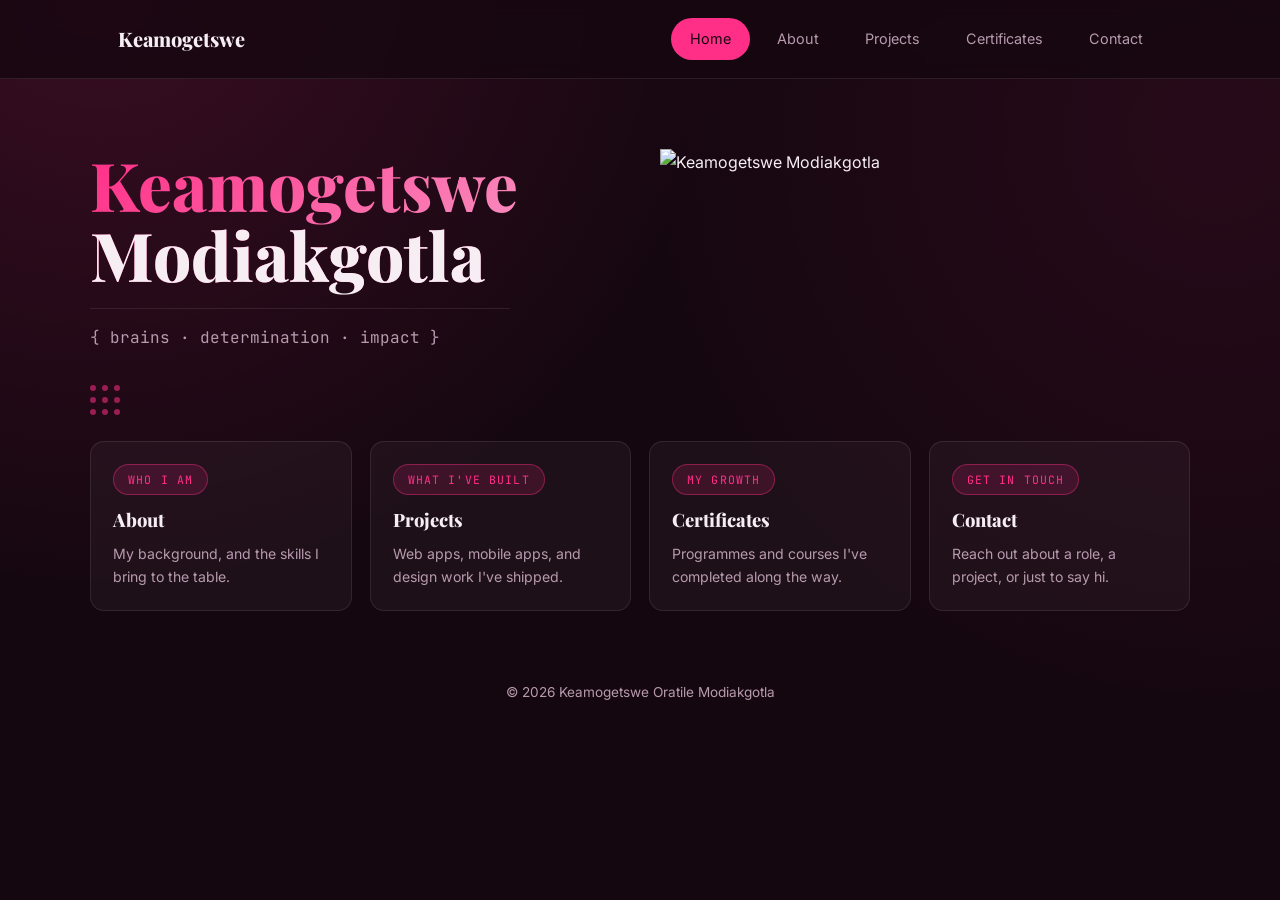
==== commit 03ee5b03: "@import url('https://fonts.googleapis.com/css2?family=Playfair+Display:wght@700;800;900&family=JetBr" ====
--- a/index.html
+++ b/index.html
@@ -14,11 +14,11 @@
     <a href="index.html" class="brand">Keamogetswe</a>
     <button class="nav-toggle" id="navToggle" aria-label="Toggle menu" aria-expanded="false">☰</button>
     <nav class="nav-links" id="navLinks">
-      <a href="index.html" class="active">home</a>
-      <a href="about.html">about</a>
-      <a href="projects.html">projects</a>
-      <a href="certificates.html">certificates</a>
-      <a href="contact.html">contact</a>
+      <a href="index.html" class="active">Home</a>
+      <a href="about.html">About</a>
+      <a href="projects.html">Projects</a>
+      <a href="certificates.html">Certificates</a>
+      <a href="contact.html">Contact</a>
     </nav>
   </div>
 </header>
@@ -29,11 +29,6 @@
       <div>
         <h1>Keamogetswe<br><span>Modiakgotla</span></h1>
         <div class="tagline-row">{ brains · determination · impact }</div>
-        <div class="tagline-quote">
-          She didn't ask for a way in.<br>
-          She opened a terminal and made one.<br>
-          This is the story still being written.
-        </div>
         <div class="dot-grid">
           <span></span><span></span><span></span>
           <span></span><span></span><span></span>
@@ -41,25 +36,9 @@
         </div>
       </div>
 
-      <div>
-        <div class="code-panel">
-          <div><span class="c2">// her stack</span></div>
-          <div>&nbsp;</div>
-          <div><span class="c1">function</span> buildTheFuture() {</div>
-          <div>&nbsp;&nbsp;<span class="c1">const</span> passion = <span class="c2">true</span>;</div>
-          <div>&nbsp;&nbsp;<span class="c1">while</span>(passion) {</div>
-          <div>&nbsp;&nbsp;&nbsp;&nbsp;code();</div>
-          <div>&nbsp;&nbsp;&nbsp;&nbsp;build();</div>
-          <div>&nbsp;&nbsp;&nbsp;&nbsp;deploy();</div>
-          <div>&nbsp;&nbsp;}</div>
-          <div>}<span class="cursor"></span></div>
-        </div>
-        <div class="stack-row">
-          <span class="stack-chip">Java</span>
-          <span class="stack-chip">Python</span>
-          <span class="stack-chip">C++</span>
-          <span class="stack-chip">Android Studio</span>
-        </div>
+      <div class="photo-frame">
+        <span class="corner c-tl"></span><span class="corner c-br"></span>
+        <img src="assets/profile2.jpeg" alt="Keamogetswe Modiakgotla">
       </div>
     </div>
 
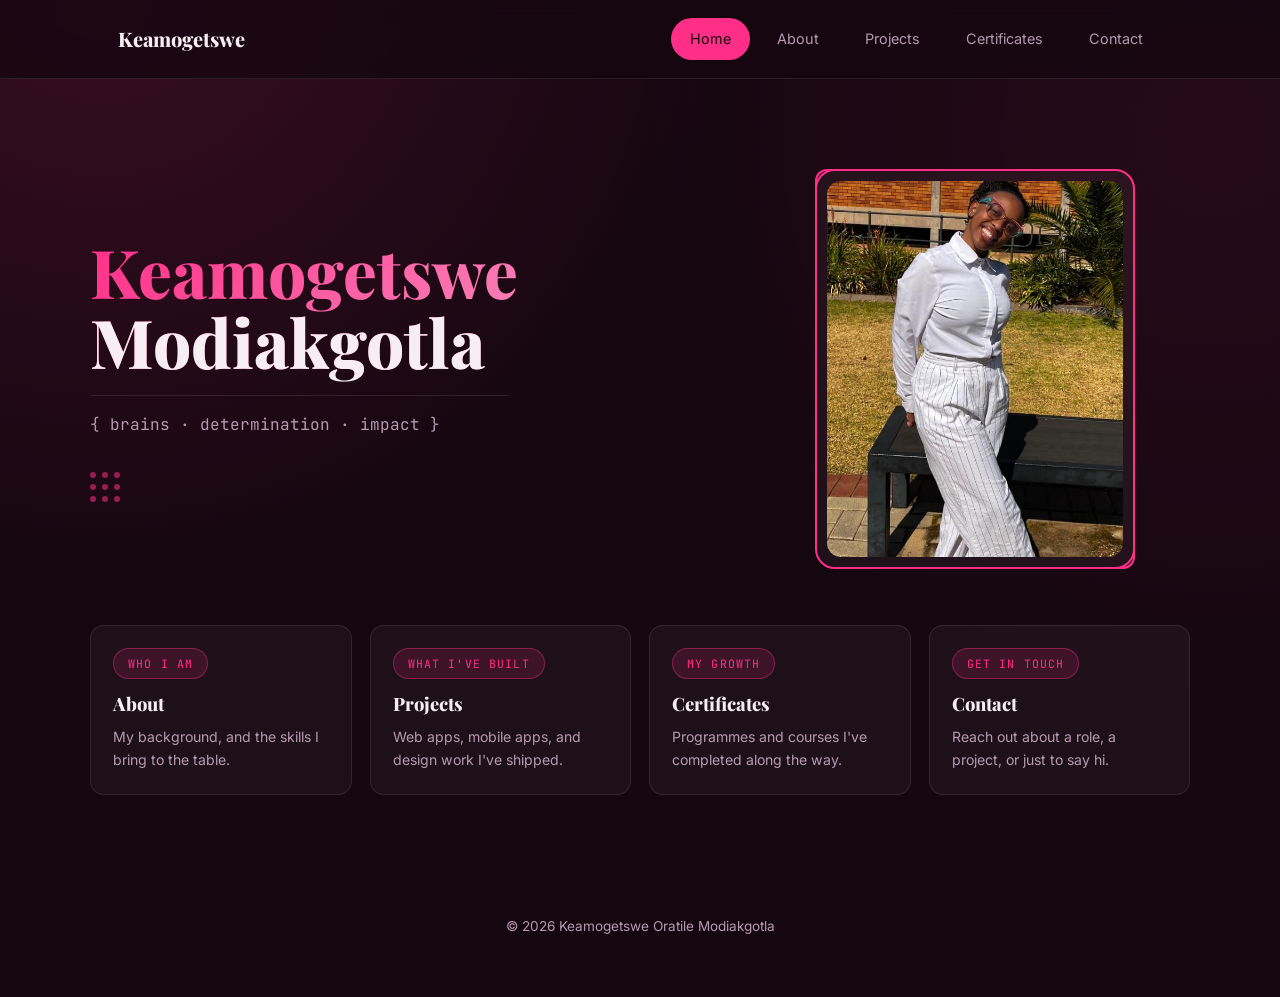
==== commit bf2a1154: "Add Greenlight Eats project" ====
--- a/index.html
+++ b/index.html
@@ -1,82 +1,89 @@
-<!DOCTYPE html>
+<!doctype html>
 <html lang="en">
-<head>
-<meta charset="UTF-8">
-<meta name="viewport" content="width=device-width, initial-scale=1.0">
-<title>Keamogetswe Modiakgotla — Portfolio</title>
-<meta name="description" content="Portfolio of Keamogetswe Oratile Modiakgotla, Computer Science student at the University of the Witwatersrand.">
-<link rel="stylesheet" href="style.css">
-</head>
-<body>
+  <head>
+    <meta charset="UTF-8" />
+    <meta name="viewport" content="width=device-width, initial-scale=1.0" />
+    <title>Keamogetswe Modiakgotla — Portfolio</title>
+    <meta
+      name="description"
+      content="Portfolio of Keamogetswe Oratile Modiakgotla, Computer Science student at the University of the Witwatersrand."
+    />
+    <link rel="stylesheet" href="style.css" />
+  </head>
+  <body>
+    <header class="nav">
+      <div class="nav-inner">
+        <a href="index.html" class="brand">Keamogetswe</a>
+        <button
+          class="nav-toggle"
+          id="navToggle"
+          aria-label="Toggle menu"
+          aria-expanded="false"
+        >
+          ☰
+        </button>
+        <nav class="nav-links" id="navLinks">
+          <a href="index.html" class="active">Home</a>
+          <a href="about.html">About</a>
+          <a href="projects.html">Projects</a>
+          <a href="certificates.html">Certificates</a>
+          <a href="contact.html">Contact</a>
+        </nav>
+      </div>
+    </header>
 
-<header class="nav">
-  <div class="nav-inner">
-    <a href="index.html" class="brand">Keamogetswe</a>
-    <button class="nav-toggle" id="navToggle" aria-label="Toggle menu" aria-expanded="false">☰</button>
-    <nav class="nav-links" id="navLinks">
-      <a href="index.html" class="active">Home</a>
-      <a href="about.html">About</a>
-      <a href="projects.html">Projects</a>
-      <a href="certificates.html">Certificates</a>
-      <a href="contact.html">Contact</a>
-    </nav>
-  </div>
-</header>
+    <main>
+      <section class="hero wrap" style="border-top: none">
+        <div class="hero-grid">
+          <div>
+            <h1>Keamogetswe<br /><span>Modiakgotla</span></h1>
+            <div class="tagline-row">{ brains · determination · impact }</div>
+            <div class="dot-grid">
+              <span></span><span></span><span></span> <span></span><span></span
+              ><span></span> <span></span><span></span><span></span>
+            </div>
+          </div>
 
-<main>
-  <section class="hero wrap" style="border-top:none;">
-    <div class="hero-grid">
-      <div>
-        <h1>Keamogetswe<br><span>Modiakgotla</span></h1>
-        <div class="tagline-row">{ brains · determination · impact }</div>
-        <div class="dot-grid">
-          <span></span><span></span><span></span>
-          <span></span><span></span><span></span>
-          <span></span><span></span><span></span>
+          <div class="photo-frame">
+            <span class="corner c-tl"></span><span class="corner c-br"></span>
+            <img src="assets/profile1.jpeg" alt="Keamogetswe Modiakgotla" />
+          </div>
         </div>
-      </div>
 
-      <div class="photo-frame">
-        <span class="corner c-tl"></span><span class="corner c-br"></span>
-        <img src="assets/profile2.jpeg" alt="Keamogetswe Modiakgotla">
-      </div>
-    </div>
+        <div class="home-nav-cards">
+          <a class="home-nav-card" href="about.html">
+            <span class="eyebrow">Who I Am</span>
+            <h3>About</h3>
+            <p>My background, and the skills I bring to the table.</p>
+          </a>
+          <a class="home-nav-card" href="projects.html">
+            <span class="eyebrow">What I've Built</span>
+            <h3>Projects</h3>
+            <p>Web apps, mobile apps, and design work I've shipped.</p>
+          </a>
+          <a class="home-nav-card" href="certificates.html">
+            <span class="eyebrow">My Growth</span>
+            <h3>Certificates</h3>
+            <p>Programmes and courses I've completed along the way.</p>
+          </a>
+          <a class="home-nav-card" href="contact.html">
+            <span class="eyebrow">Get In Touch</span>
+            <h3>Contact</h3>
+            <p>Reach out about a role, a project, or just to say hi.</p>
+          </a>
+        </div>
+      </section>
+    </main>
 
-    <div class="home-nav-cards">
-      <a class="home-nav-card" href="about.html">
-        <span class="eyebrow">Who I Am</span>
-        <h3>About</h3>
-        <p>My background, and the skills I bring to the table.</p>
-      </a>
-      <a class="home-nav-card" href="projects.html">
-        <span class="eyebrow">What I've Built</span>
-        <h3>Projects</h3>
-        <p>Web apps, mobile apps, and design work I've shipped.</p>
-      </a>
-      <a class="home-nav-card" href="certificates.html">
-        <span class="eyebrow">My Growth</span>
-        <h3>Certificates</h3>
-        <p>Programmes and courses I've completed along the way.</p>
-      </a>
-      <a class="home-nav-card" href="contact.html">
-        <span class="eyebrow">Get In Touch</span>
-        <h3>Contact</h3>
-        <p>Reach out about a role, a project, or just to say hi.</p>
-      </a>
-    </div>
-  </section>
-</main>
+    <footer>© 2026 Keamogetswe Oratile Modiakgotla</footer>
 
-<footer>© 2026 Keamogetswe Oratile Modiakgotla</footer>
-
-<script>
-  const navToggle = document.getElementById('navToggle');
-  const navLinks = document.getElementById('navLinks');
-  navToggle.addEventListener('click', ()=>{
-    const isOpen = navLinks.classList.toggle('open');
-    navToggle.setAttribute('aria-expanded', isOpen);
-  });
-</script>
-
-</body>
+    <script>
+      const navToggle = document.getElementById("navToggle");
+      const navLinks = document.getElementById("navLinks");
+      navToggle.addEventListener("click", () => {
+        const isOpen = navLinks.classList.toggle("open");
+        navToggle.setAttribute("aria-expanded", isOpen);
+      });
+    </script>
+  </body>
 </html>
--- a/style.css
+++ b/style.css
@@ -119,11 +119,17 @@
   display:flex; flex-direction:column;
 }
 .project-thumb{
-  height:150px; background:linear-gradient(135deg, rgba(255,47,135,0.14), rgba(255,47,135,0.03));
+  height:170px; background:linear-gradient(135deg, rgba(255,47,135,0.14), rgba(255,47,135,0.03));
   display:flex; align-items:center; justify-content:center;
   color:var(--ink-muted); font-family:'JetBrains Mono', monospace;
   font-size:0.78rem; letter-spacing:0.03em; text-transform:uppercase;
   border-bottom:1px solid var(--panel-border);
+  overflow:hidden;
+}
+.project-thumb img, .project-thumb svg{width:100%; height:100%; object-fit:cover; display:block;}
+.thumb-caption{
+  font-size:0.72rem; font-style:italic; color:var(--ink-muted);
+  padding:8px 22px 0; margin:0;
 }
 .project-body{padding:22px; display:flex; flex-direction:column; flex:1;}
 .project-body h3{font-size:1.12rem; margin-bottom:8px;}
@@ -140,12 +146,18 @@
   display:inline-block; font-size:0.76rem; color:var(--ink-muted);
   background:rgba(255,255,255,0.05); padding:4px 10px; border-radius:6px; margin:0 6px 6px 0;
 }
-.project-links{display:flex; gap:10px;}
+.project-links{display:flex; gap:10px; flex-wrap:wrap;}
+.project-note{
+  font-size:0.78rem; color:var(--ink-muted); margin-top:10px; line-height:1.5;
+}
+.project-note strong{color:var(--ink); font-weight:600;}
 .btn{
   display:inline-flex; align-items:center; gap:6px;
   font-size:0.85rem; padding:8px 16px; border-radius:999px;
   text-decoration:none; font-weight:500;
   border:1px solid var(--panel-border); color:var(--ink);
+  white-space:nowrap;
+  flex-shrink:0;
 }
 .btn.primary{background:var(--pink); color:#1a0510; border-color:var(--pink);}
 .btn:hover{opacity:0.88;}
@@ -205,10 +217,35 @@
 footer{text-align:center; padding:40px 24px 60px; color:var(--ink-muted); font-size:0.85rem;}
 
 /* HOME HERO */
-.hero{padding:70px 0 30px;}
+.hero{padding:90px 0 80px;}
 .hero-grid{
-  display:grid; grid-template-columns:1fr 1fr; gap:40px; align-items:start;
-}
+  display:grid; grid-template-columns:1.3fr 0.9fr; gap:48px; align-items:center;
+}
+
+.photo-frame{
+  position:relative;
+  border:2px solid var(--pink);
+  border-radius:20px;
+  padding:10px;
+  justify-self:center;
+  width:100%; max-width:320px;
+  aspect-ratio:4/5;
+  background:var(--panel);
+}
+.photo-frame img{
+  width:100%; height:100%; object-fit:cover; border-radius:14px; display:block;
+}
+.photo-frame .corner{
+  position:absolute; width:24px; height:24px; border:2px solid var(--pink);
+}
+.photo-frame .c-tl{top:-2px; left:-2px; border-right:none; border-bottom:none; border-radius:12px 0 0 0;}
+.photo-frame .c-br{bottom:-2px; right:-2px; border-left:none; border-top:none; border-radius:0 0 12px 0;}
+
+@media (max-width:820px){
+  .hero-grid{grid-template-columns:1fr;}
+  .photo-frame{order:-1; max-width:220px;}
+}
+
 .hero h1{
   font-size:clamp(2.6rem,6vw,4.2rem); line-height:1.05;
   background:linear-gradient(135deg, var(--pink), var(--rose));
@@ -222,39 +259,13 @@
   padding-top:16px; max-width:420px;
 }
 
-.code-panel{
-  background:rgba(0,0,0,0.35); border:1px solid var(--panel-border);
-  border-radius:var(--radius); padding:26px 28px;
-  font-family:'JetBrains Mono', monospace; font-size:0.92rem;
-  color:var(--ink-muted); line-height:1.9;
-}
-.code-panel .c1{color:var(--pink);}
-.code-panel .c2{color:var(--rose);}
-.code-panel .cursor{
-  display:inline-block; width:9px; height:16px; background:var(--pink);
-  vertical-align:middle; animation:blink 1.1s steps(1) infinite;
-}
-@keyframes blink{ 50%{opacity:0;} }
-
-.stack-row{margin-top:26px; display:flex; flex-wrap:wrap; gap:10px;}
-.stack-chip{
-  font-family:'JetBrains Mono', monospace; font-size:0.82rem;
-  border:1px solid rgba(255,47,135,0.35); background:var(--pink-soft);
-  color:var(--ink); padding:6px 16px; border-radius:999px;
-}
-
-.tagline-quote{
-  margin-top:30px; font-family:'Playfair Display', serif; font-style:italic;
-  color:var(--rose); font-size:1.05rem; line-height:1.7;
-}
-
 .dot-grid{
   display:grid; grid-template-columns:repeat(3, 6px); gap:6px; margin-top:34px;
 }
 .dot-grid span{width:6px; height:6px; border-radius:50%; background:var(--pink); opacity:0.55;}
 
 .home-nav-cards{
-  display:grid; grid-template-columns:repeat(auto-fit, minmax(200px,1fr)); gap:18px; margin-top:26px;
+  display:grid; grid-template-columns:repeat(auto-fit, minmax(200px,1fr)); gap:18px; margin-top:56px;
 }
 .home-nav-card{
   background:var(--panel); border:1px solid var(--panel-border);
@@ -266,12 +277,7 @@
 .home-nav-card h3{font-size:1.15rem; margin-bottom:6px;}
 .home-nav-card p{color:var(--ink-muted); font-size:0.88rem; margin:0;}
 
-@media (max-width:820px){
-  .hero-grid{grid-template-columns:1fr;}
-}
-
 @media (prefers-reduced-motion: reduce){
   html{scroll-behavior:auto;}
   .cert-card{transition:none;}
-  .code-panel .cursor{animation:none;}
-}
+}
